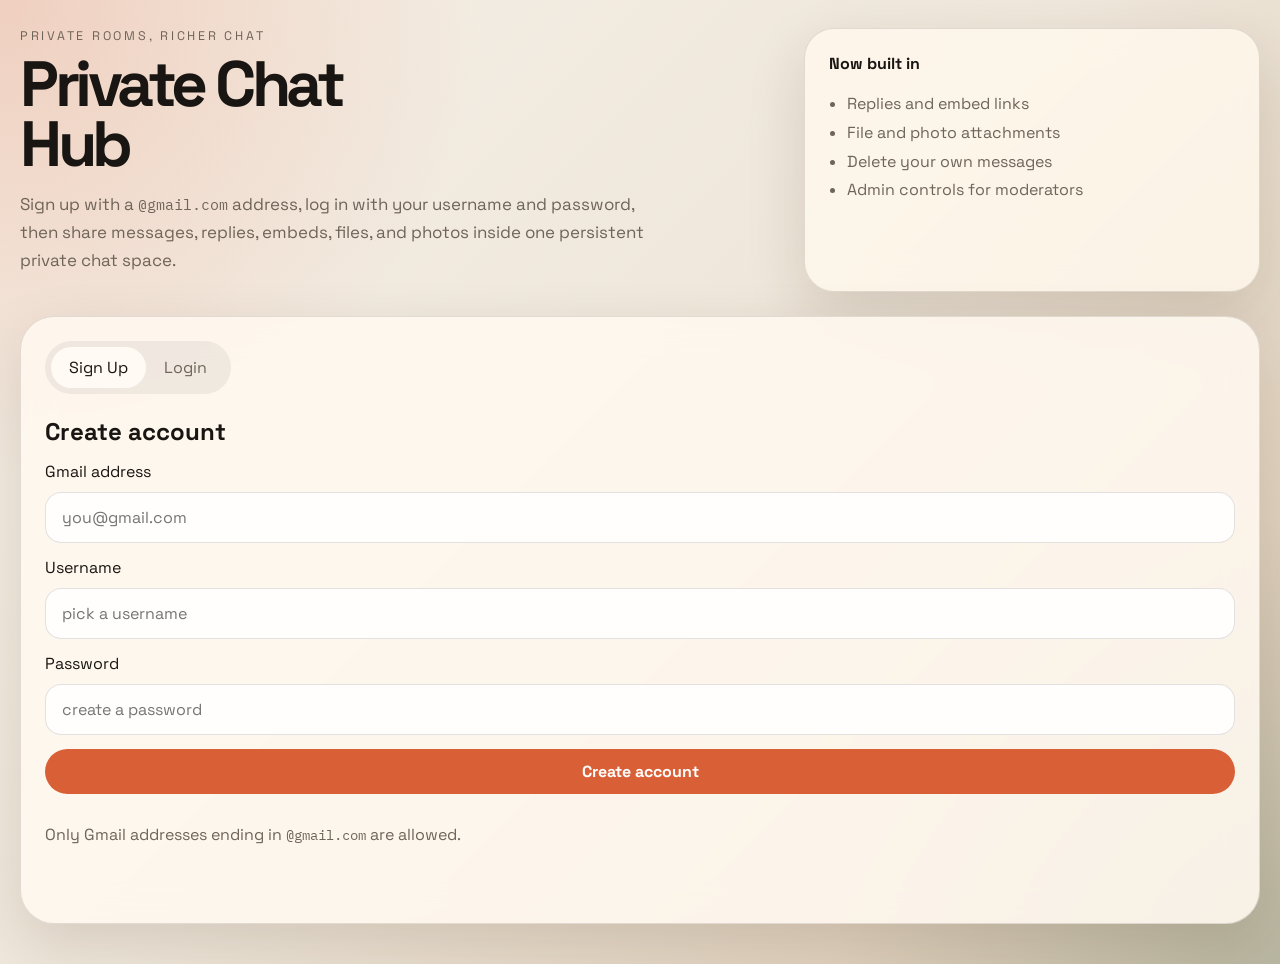
==== github-publish/wwwroot/index.html @ 7bde29e9 "Add files via upload" ====
<!DOCTYPE html>
<html lang="en">
<head>
  <meta charset="UTF-8">
  <meta name="viewport" content="width=device-width, initial-scale=1.0">
  <title>Private Chat Hub</title>
  <link rel="preconnect" href="https://fonts.googleapis.com">
  <link rel="preconnect" href="https://fonts.gstatic.com" crossorigin>
  <link href="https://fonts.googleapis.com/css2?family=Space+Grotesk:wght@400;500;700&family=IBM+Plex+Mono:wght@400;500&display=swap" rel="stylesheet">
  <link rel="stylesheet" href="style.css">
</head>
<body>
  <div class="page-shell">
    <header class="hero">
      <div>
        <p class="eyebrow">Private rooms, richer chat</p>
        <h1>Private Chat Hub</h1>
        <p class="hero-copy">
          Sign up with a <code>@gmail.com</code> address, log in with your username and password,
          then share messages, replies, embeds, files, and photos inside one persistent private chat space.
        </p>
      </div>
      <div class="hero-card">
        <p>Now built in</p>
        <ul>
          <li>Replies and embed links</li>
          <li>File and photo attachments</li>
          <li>Delete your own messages</li>
          <li>Admin controls for moderators</li>
        </ul>
      </div>
    </header>

    <main class="app-grid">
      <section id="authPanel" class="panel auth-panel">
        <div class="tabs">
          <button class="tab-button active" data-tab="signup">Sign Up</button>
          <button class="tab-button" data-tab="login">Login</button>
        </div>

        <form id="signupForm" class="auth-form active" autocomplete="off">
          <h2>Create account</h2>
          <label>
            Gmail address
            <input type="email" id="signupEmail" placeholder="you@gmail.com" required>
          </label>
          <label>
            Username
            <input type="text" id="signupUsername" placeholder="pick a username" minlength="3" maxlength="20" required>
          </label>
          <label>
            Password
            <input type="password" id="signupPassword" placeholder="create a password" minlength="4" required>
          </label>
          <button type="submit" class="primary-button">Create account</button>
          <p class="form-note">Only Gmail addresses ending in <code>@gmail.com</code> are allowed.</p>
        </form>

        <form id="loginForm" class="auth-form" autocomplete="off">
          <h2>Welcome back</h2>
          <label>
            Username
            <input type="text" id="loginUsername" placeholder="enter your username" required>
          </label>
          <label>
            Password
            <input type="password" id="loginPassword" placeholder="enter your password" required>
          </label>
          <button type="submit" class="primary-button">Login</button>
          <p class="form-note">This login checks your saved backend account.</p>
        </form>

        <div id="authMessage" class="status-message" aria-live="polite"></div>
      </section>

      <section id="chatPanel" class="panel chat-panel hidden">
        <div class="chat-header">
          <div>
            <p class="eyebrow">Connected</p>
            <h2 id="welcomeText">Private Chat Hub</h2>
          </div>
          <div class="header-actions">
            <span id="roleBadge" class="role-badge hidden">Admin</span>
            <button id="logoutButton" class="ghost-button">Logout</button>
          </div>
        </div>
        <div id="chatNotice" class="status-message" aria-live="polite"></div>

        <div class="chat-layout">
          <aside class="sidebar">
            <div class="side-card">
              <h3>Online users</h3>
              <div id="onlineUsers" class="list-block"></div>
            </div>
            <div class="side-card">
              <h3>Leaderboard</h3>
              <div id="leaderboard" class="list-block"></div>
            </div>
            <div id="adminPanel" class="side-card hidden">
              <h3>Admin panel</h3>
              <p class="meta">`sonickid22` can kick, mute, timeout, ban, IP ban, and clear the room.</p>
              <button id="clearChatButton" class="danger-button wide-button">Clear whole chat</button>
            </div>
          </aside>

          <section class="chat-main">
            <div id="chatMessages" class="messages" aria-live="polite"></div>

            <form id="messageForm" class="message-form">
              <div id="replyBanner" class="reply-banner hidden">
                <div>
                  <strong>Replying to <span id="replyUsername"></span></strong>
                  <p id="replyPreview" class="meta"></p>
                </div>
                <button type="button" id="cancelReplyButton" class="mini-button">Cancel</button>
              </div>

              <div class="composer">
                <input type="text" id="messageInput" placeholder="Send a message to the room" maxlength="280">
                <input type="url" id="embedInput" placeholder="Paste an embed link (YouTube, image, video, site URL)">
                <div class="composer-tools">
                  <label class="file-button" for="fileInput">Attach file</label>
                  <input type="file" id="fileInput" hidden>
                  <span id="fileName" class="file-name">No file selected</span>
                </div>
              </div>
              <button type="submit" class="primary-button">Send</button>
            </form>
          </section>
        </div>
      </section>
    </main>
  </div>

  <script src="app.js"></script>
</body>
</html>
---- github-publish/wwwroot/style.css ----
:root {
  --bg: #efe7db;
  --bg-accent: #d7c4ac;
  --panel: rgba(255, 249, 240, 0.88);
  --panel-strong: #fffaf4;
  --text: #181512;
  --muted: #6f6458;
  --accent: #d96036;
  --accent-dark: #8f3414;
  --accent-soft: rgba(217, 96, 54, 0.14);
  --line: rgba(24, 21, 18, 0.12);
  --success: #197a4d;
  --error: #b5352d;
  --danger: #a22121;
  --shadow: 0 22px 60px rgba(58, 37, 16, 0.14);
}

* {
  box-sizing: border-box;
}

body {
  margin: 0;
  min-height: 100vh;
  font-family: "Space Grotesk", sans-serif;
  color: var(--text);
  background:
    radial-gradient(circle at top left, rgba(217, 96, 54, 0.22), transparent 30%),
    radial-gradient(circle at bottom right, rgba(48, 119, 107, 0.18), transparent 28%),
    linear-gradient(135deg, #f6efe6 0%, var(--bg) 48%, var(--bg-accent) 100%);
}

button,
input,
textarea {
  font: inherit;
}

.page-shell {
  width: min(1240px, calc(100% - 32px));
  margin: 0 auto;
  padding: 28px 0 40px;
}

.hero {
  display: grid;
  grid-template-columns: 1.5fr 0.9fr;
  gap: 24px;
  align-items: stretch;
  margin-bottom: 24px;
}

.hero h1,
.auth-form h2,
.chat-header h2,
.side-card h3 {
  margin: 0;
}

.hero h1 {
  font-size: clamp(2.5rem, 5vw, 5.4rem);
  line-height: 0.94;
  letter-spacing: -0.07em;
  max-width: 8ch;
}

.eyebrow {
  margin: 0 0 10px;
  font-size: 0.78rem;
  text-transform: uppercase;
  letter-spacing: 0.22em;
  color: var(--muted);
}

.hero-copy {
  max-width: 58ch;
  font-size: 1.06rem;
  line-height: 1.65;
  color: var(--muted);
}

.hero-card,
.panel,
.side-card,
.message,
.list-item,
.reply-banner,
.embed-card {
  backdrop-filter: blur(16px);
  -webkit-backdrop-filter: blur(16px);
}

.hero-card,
.panel,
.side-card {
  border: 1px solid var(--line);
  box-shadow: var(--shadow);
}

.hero-card {
  padding: 24px;
  border-radius: 30px;
  background: rgba(255, 248, 236, 0.82);
}

.hero-card p {
  margin-top: 0;
  font-weight: 700;
}

.hero-card ul {
  margin: 0;
  padding-left: 18px;
  color: var(--muted);
  line-height: 1.8;
}

.app-grid {
  display: grid;
}

.panel {
  border-radius: 34px;
  padding: 24px;
  background: var(--panel);
}

.tabs {
  display: inline-flex;
  padding: 6px;
  border-radius: 999px;
  background: rgba(24, 21, 18, 0.06);
  margin-bottom: 22px;
}

.tab-button,
.primary-button,
.ghost-button,
.file-button,
.mini-button,
.mod-button,
.danger-button {
  border: 0;
  border-radius: 999px;
  cursor: pointer;
  transition: transform 0.18s ease, background 0.18s ease, color 0.18s ease;
}

.tab-button {
  padding: 10px 18px;
  background: transparent;
  color: var(--muted);
}

.tab-button.active {
  background: var(--panel-strong);
  color: var(--text);
}

.auth-form {
  display: none;
  gap: 14px;
}

.auth-form.active {
  display: grid;
}

.auth-form label,
.message-form,
.composer {
  display: grid;
  gap: 10px;
}

.auth-form input,
.message-form input {
  width: 100%;
  padding: 14px 16px;
  border-radius: 16px;
  border: 1px solid rgba(24, 21, 18, 0.12);
  background: rgba(255, 255, 255, 0.88);
  outline: none;
}

.auth-form input:focus,
.message-form input:focus {
  border-color: rgba(217, 96, 54, 0.7);
  box-shadow: 0 0 0 4px rgba(217, 96, 54, 0.14);
}

.primary-button,
.ghost-button,
.file-button,
.danger-button {
  padding: 12px 18px;
  font-weight: 700;
}

.primary-button {
  background: var(--accent);
  color: #fff;
}

.ghost-button,
.file-button {
  background: rgba(24, 21, 18, 0.07);
  color: var(--text);
}

.danger-button {
  background: var(--danger);
  color: #fff;
}

.wide-button {
  width: 100%;
}

.primary-button:hover,
.ghost-button:hover,
.tab-button:hover,
.file-button:hover,
.mini-button:hover,
.mod-button:hover,
.danger-button:hover {
  transform: translateY(-1px);
}

.form-note,
.status-message,
.meta,
.list-item span,
.file-name {
  color: var(--muted);
}

.status-message {
  min-height: 24px;
  margin-top: 14px;
  font-weight: 500;
}

.status-message.success {
  color: var(--success);
}

.status-message.error {
  color: var(--error);
}

.hidden {
  display: none !important;
}

.chat-header {
  display: flex;
  justify-content: space-between;
  gap: 16px;
  align-items: center;
  margin-bottom: 18px;
}

.header-actions {
  display: flex;
  align-items: center;
  gap: 12px;
}

.role-badge {
  padding: 8px 12px;
  border-radius: 999px;
  background: rgba(24, 21, 18, 0.08);
  font-size: 0.82rem;
  font-weight: 700;
}

.chat-layout {
  display: grid;
  grid-template-columns: 300px 1fr;
  gap: 18px;
}

.sidebar,
.chat-main,
.messages {
  min-height: 0;
}

.sidebar {
  display: grid;
  gap: 16px;
}

.side-card {
  padding: 18px;
  border-radius: 26px;
  background: rgba(255, 255, 255, 0.64);
}

.list-block {
  display: grid;
  gap: 10px;
  margin-top: 14px;
}

.list-item {
  display: flex;
  justify-content: space-between;
  gap: 12px;
  align-items: center;
  padding: 12px 14px;
  border-radius: 18px;
  background: rgba(255, 252, 247, 0.95);
  border: 1px solid rgba(24, 21, 18, 0.08);
}

.list-item strong,
.message strong {
  font-weight: 700;
}

.badge-row {
  display: inline-flex;
  gap: 6px;
  flex-wrap: wrap;
}

.user-badge {
  padding: 4px 8px;
  border-radius: 999px;
  background: rgba(24, 21, 18, 0.08);
  font-size: 0.72rem;
}

.user-badge.danger {
  background: rgba(162, 33, 33, 0.14);
  color: var(--danger);
}

.chat-main {
  display: grid;
  grid-template-rows: 1fr auto;
  gap: 16px;
}

.messages {
  display: grid;
  gap: 12px;
  max-height: 68vh;
  overflow-y: auto;
  padding-right: 4px;
}

.message {
  padding: 16px 18px;
  border-radius: 24px;
  border: 1px solid rgba(24, 21, 18, 0.08);
  background: rgba(255, 250, 242, 0.95);
}

.message.own {
  background: rgba(217, 96, 54, 0.12);
  border-color: rgba(217, 96, 54, 0.25);
}

.message-header {
  display: flex;
  justify-content: space-between;
  gap: 12px;
  align-items: baseline;
  margin-bottom: 8px;
}

.message p,
.reply-snippet p {
  margin: 0;
  line-height: 1.55;
  white-space: pre-wrap;
  word-break: break-word;
}

.meta {
  font-family: "IBM Plex Mono", monospace;
  font-size: 0.78rem;
}

.reply-snippet,
.reply-banner {
  padding: 12px 14px;
  border-radius: 18px;
  border: 1px solid rgba(24, 21, 18, 0.08);
  background: rgba(24, 21, 18, 0.05);
}

.reply-banner {
  display: flex;
  justify-content: space-between;
  gap: 12px;
  align-items: flex-start;
}

.message-actions,
.admin-actions,
.composer-tools {
  display: flex;
  flex-wrap: wrap;
  gap: 8px;
  align-items: center;
}

.message-actions {
  margin-top: 14px;
}

.mini-button,
.mod-button {
  padding: 8px 12px;
  background: rgba(24, 21, 18, 0.08);
  color: var(--text);
  font-size: 0.85rem;
}

.mod-button.danger {
  background: rgba(162, 33, 33, 0.14);
  color: var(--danger);
}

.attachment {
  margin-top: 12px;
  display: grid;
  gap: 10px;
}

.attachment-link,
.embed-link {
  color: var(--accent-dark);
  font-weight: 700;
  text-decoration: none;
}

.attachment-link:hover,
.embed-link:hover {
  text-decoration: underline;
}

.attachment-image,
.embed-media,
.embed-video {
  width: min(100%, 420px);
  border-radius: 18px;
  border: 1px solid rgba(24, 21, 18, 0.08);
  display: block;
  background: #fff;
}

.embed-card {
  margin-top: 12px;
  display: grid;
  gap: 10px;
  padding: 12px 14px;
  border-radius: 20px;
  border: 1px solid rgba(24, 21, 18, 0.08);
  background: rgba(255, 255, 255, 0.76);
}

.embed-frame {
  width: min(100%, 420px);
  aspect-ratio: 16 / 9;
  border: 0;
  border-radius: 18px;
}

.message-form {
  grid-template-columns: 1fr auto;
  align-items: end;
}

code {
  font-family: "IBM Plex Mono", monospace;
  font-size: 0.9em;
}

@media (max-width: 980px) {
  .hero,
  .chat-layout {
    grid-template-columns: 1fr;
  }
}

@media (max-width: 680px) {
  .page-shell {
    width: min(100% - 20px, 1240px);
    padding-top: 18px;
  }

  .panel,
  .hero-card,
  .side-card {
    border-radius: 24px;
    padding: 18px;
  }

  .message-form {
    grid-template-columns: 1fr;
  }

  .chat-header,
  .reply-banner {
    flex-direction: column;
    align-items: flex-start;
  }
}
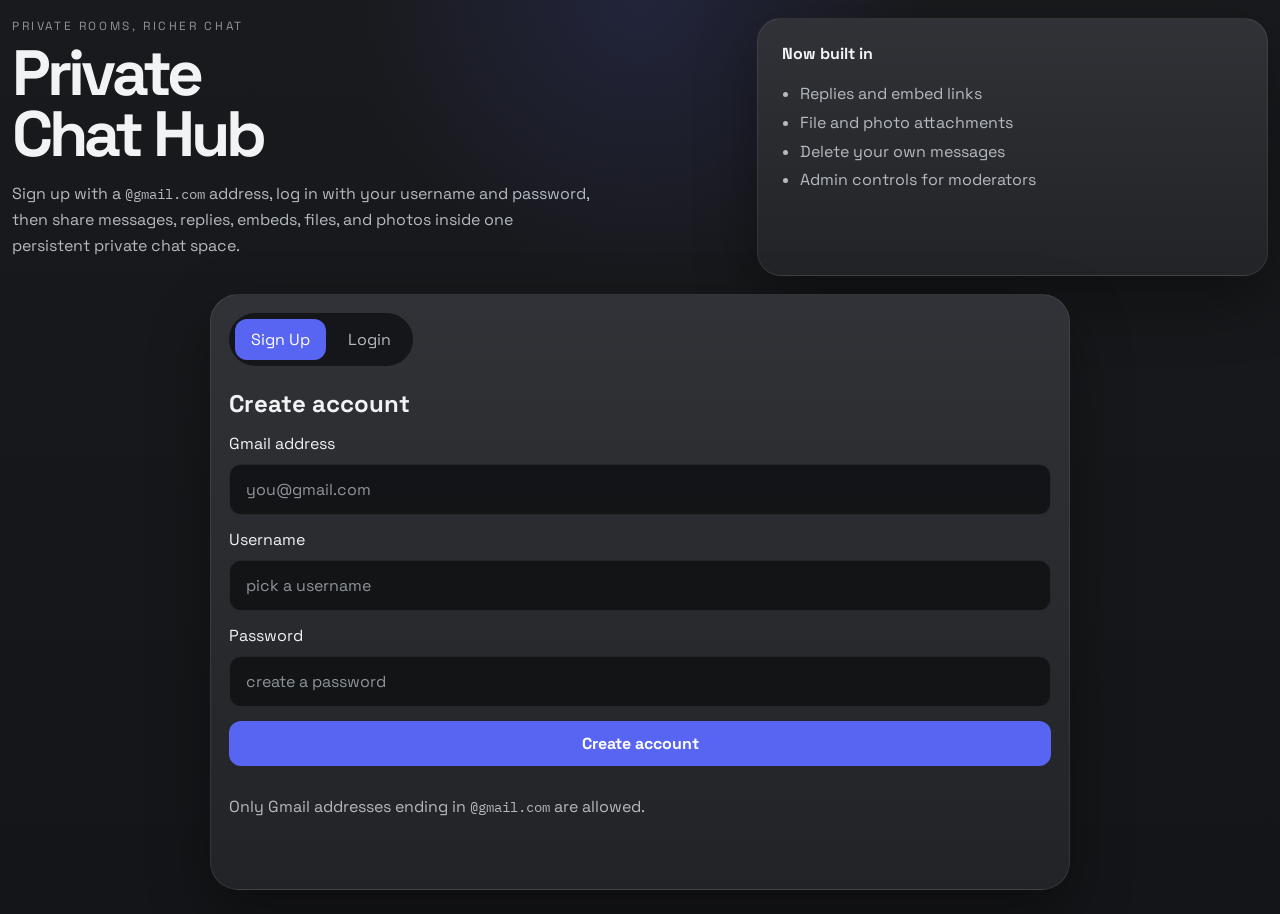
==== commit cbae659e: "Update index.html" ====
--- a/github-publish/wwwroot/index.html
+++ b/github-publish/wwwroot/index.html
@@ -10,7 +10,16 @@
   <link rel="stylesheet" href="style.css">
 </head>
 <body>
-  <div class="page-shell">
+  <div id="loadingOverlay" class="loading-overlay hidden">
+    <div class="loading-card">
+      <div class="loading-spinner" aria-hidden="true"></div>
+      <p class="eyebrow">Private Chat Hub</p>
+      <h2 id="loadingText">Connecting you to the main chat...</h2>
+      <p class="hero-copy">Hang tight while we reconnect your room and bring your messages back in.</p>
+    </div>
+  </div>
+  <div id="floatingAdminMenu" class="floating-admin-menu hidden" aria-live="polite"></div>
+  <div id="pageShell" class="page-shell">
     <header class="hero">
       <div>
         <p class="eyebrow">Private rooms, richer chat</p>
@@ -74,59 +83,75 @@
       </section>
 
       <section id="chatPanel" class="panel chat-panel hidden">
-        <div class="chat-header">
-          <div>
-            <p class="eyebrow">Connected</p>
-            <h2 id="welcomeText">Private Chat Hub</h2>
-          </div>
-          <div class="header-actions">
-            <span id="roleBadge" class="role-badge hidden">Admin</span>
-            <button id="logoutButton" class="ghost-button">Logout</button>
-          </div>
-        </div>
-        <div id="chatNotice" class="status-message" aria-live="polite"></div>
-
-        <div class="chat-layout">
-          <aside class="sidebar">
-            <div class="side-card">
-              <h3>Online users</h3>
-              <div id="onlineUsers" class="list-block"></div>
-            </div>
-            <div class="side-card">
-              <h3>Leaderboard</h3>
-              <div id="leaderboard" class="list-block"></div>
-            </div>
-            <div id="adminPanel" class="side-card hidden">
-              <h3>Admin panel</h3>
-              <p class="meta">`sonickid22` can kick, mute, timeout, ban, IP ban, and clear the room.</p>
-              <button id="clearChatButton" class="danger-button wide-button">Clear whole chat</button>
-            </div>
+        <div class="chat-shell">
+          <aside class="guild-rail">
+            <div class="guild-badge">PCH</div>
+            <div class="guild-pill active"></div>
+            <div class="guild-badge guild-badge-small">#</div>
           </aside>
 
-          <section class="chat-main">
-            <div id="chatMessages" class="messages" aria-live="polite"></div>
+          <div class="chat-layout">
+            <aside class="sidebar">
+              <div class="side-card server-card">
+                <p class="eyebrow">Main Server</p>
+                <h3>Private Chat Hub</h3>
+                <p class="meta">One private room. One live board. One place to hang out.</p>
+              </div>
+              <div class="side-card">
+                <h3>Members online</h3>
+                <div id="onlineUsers" class="list-block"></div>
+              </div>
+              <div class="side-card">
+                <h3>Leaderboard</h3>
+                <div id="leaderboard" class="list-block"></div>
+              </div>
+              <div id="adminPanel" class="side-card hidden">
+                <h3>Admin panel</h3>
+                <p class="meta">`sonickid22` can kick, mute, timeout, ban, IP ban, and clear the room.</p>
+                <button id="clearChatButton" class="danger-button wide-button">Clear whole chat</button>
+              </div>
+            </aside>
 
-            <form id="messageForm" class="message-form">
-              <div id="replyBanner" class="reply-banner hidden">
+            <section class="chat-main">
+              <div class="chat-header">
                 <div>
-                  <strong>Replying to <span id="replyUsername"></span></strong>
-                  <p id="replyPreview" class="meta"></p>
+                  <p class="eyebrow">Main chat</p>
+                  <h2 id="welcomeText">Private Chat Hub</h2>
                 </div>
-                <button type="button" id="cancelReplyButton" class="mini-button">Cancel</button>
+                <div class="header-actions">
+                  <span id="roleBadge" class="role-badge hidden">Admin</span>
+                  <button id="logoutButton" class="ghost-button">Logout</button>
+                </div>
               </div>
+              <div id="chatNotice" class="status-message" aria-live="polite"></div>
+              <div id="chatMessages" class="messages" aria-live="polite"></div>
 
-              <div class="composer">
-                <input type="text" id="messageInput" placeholder="Send a message to the room" maxlength="280">
-                <input type="url" id="embedInput" placeholder="Paste an embed link (YouTube, image, video, site URL)">
-                <div class="composer-tools">
-                  <label class="file-button" for="fileInput">Attach file</label>
+              <form id="messageForm" class="message-form">
+                <div id="replyBanner" class="reply-banner hidden">
+                  <div>
+                    <strong>Replying to <span id="replyUsername"></span></strong>
+                    <p id="replyPreview" class="meta"></p>
+                  </div>
+                  <button type="button" id="cancelReplyButton" class="mini-button">Cancel</button>
+                </div>
+
+                <div class="composer">
+                  <div class="composer-row">
+                    <label class="file-button icon-file-button" for="fileInput" aria-label="Attach file">+</label>
+                    <div class="composer-inputs">
+                      <input type="text" id="messageInput" placeholder="Message #main-chat" maxlength="280">
+                      <input type="url" id="embedInput" placeholder="Paste a YouTube, image, video, or site link">
+                    </div>
+                    <button type="submit" id="mobileSendButton" class="send-icon-button" aria-label="Send message">
+                      <span class="send-icon" aria-hidden="true">➤</span>
+                    </button>
+                  </div>
                   <input type="file" id="fileInput" hidden>
                   <span id="fileName" class="file-name">No file selected</span>
                 </div>
-              </div>
-              <button type="submit" class="primary-button">Send</button>
-            </form>
-          </section>
+              </form>
+            </section>
+          </div>
         </div>
       </section>
     </main>
--- a/github-publish/wwwroot/style.css
+++ b/github-publish/wwwroot/style.css
@@ -1,22 +1,31 @@
-:root {
-  --bg: #efe7db;
-  --bg-accent: #d7c4ac;
-  --panel: rgba(255, 249, 240, 0.88);
-  --panel-strong: #fffaf4;
-  --text: #181512;
-  --muted: #6f6458;
-  --accent: #d96036;
-  --accent-dark: #8f3414;
-  --accent-soft: rgba(217, 96, 54, 0.14);
-  --line: rgba(24, 21, 18, 0.12);
-  --success: #197a4d;
-  --error: #b5352d;
-  --danger: #a22121;
-  --shadow: 0 22px 60px rgba(58, 37, 16, 0.14);
+﻿:root {
+  --bg: #1e1f22;
+  --bg-soft: #2b2d31;
+  --surface: #313338;
+  --surface-2: #232428;
+  --surface-3: #111214;
+  --card: #2f3136;
+  --card-2: #383a40;
+  --text: #f2f3f5;
+  --muted: #b5bac1;
+  --muted-2: #8f949c;
+  --line: rgba(255, 255, 255, 0.08);
+  --accent: #5865f2;
+  --accent-strong: #4752c4;
+  --success: #3ba55d;
+  --error: #ed4245;
+  --danger: #da373c;
+  --warning: #faa81a;
+  --shadow: 0 24px 60px rgba(0, 0, 0, 0.35);
 }
 
 * {
   box-sizing: border-box;
+}
+
+html,
+body {
+  min-height: 100%;
 }
 
 body {
@@ -25,9 +34,12 @@
   font-family: "Space Grotesk", sans-serif;
   color: var(--text);
   background:
-    radial-gradient(circle at top left, rgba(217, 96, 54, 0.22), transparent 30%),
-    radial-gradient(circle at bottom right, rgba(48, 119, 107, 0.18), transparent 28%),
-    linear-gradient(135deg, #f6efe6 0%, var(--bg) 48%, var(--bg-accent) 100%);
+    radial-gradient(circle at top, rgba(88, 101, 242, 0.14), transparent 26%),
+    linear-gradient(180deg, #191a1d 0%, #141518 100%);
+}
+
+body.overlay-open {
+  overflow: hidden;
 }
 
 button,
@@ -36,18 +48,67 @@
   font: inherit;
 }
 
+button {
+  border: 0;
+}
+
 .page-shell {
-  width: min(1240px, calc(100% - 32px));
+  width: min(1380px, calc(100% - 24px));
   margin: 0 auto;
-  padding: 28px 0 40px;
+  padding: 18px 0 24px;
+}
+
+.loading-overlay {
+  position: fixed;
+  inset: 0;
+  z-index: 6000;
+  display: grid;
+  place-items: center;
+  padding: 24px;
+  background: rgba(10, 10, 12, 0.76);
+  backdrop-filter: blur(12px);
+  -webkit-backdrop-filter: blur(12px);
+}
+
+.loading-card {
+  width: min(520px, 100%);
+  padding: 30px;
+  border-radius: 24px;
+  border: 1px solid var(--line);
+  background: linear-gradient(180deg, rgba(49, 51, 56, 0.98), rgba(35, 36, 40, 0.98));
+  box-shadow: var(--shadow);
+}
+
+.loading-spinner {
+  width: 54px;
+  height: 54px;
+  margin-bottom: 18px;
+  border-radius: 50%;
+  border: 4px solid rgba(255, 255, 255, 0.1);
+  border-top-color: var(--accent);
+  animation: spin 0.95s linear infinite;
+}
+
+.floating-admin-menu {
+  position: fixed;
+  z-index: 6500;
+  width: min(360px, calc(100vw - 24px));
+  display: flex;
+  flex-wrap: wrap;
+  gap: 8px;
+  padding: 14px;
+  border-radius: 18px;
+  border: 1px solid var(--line);
+  background: rgba(35, 36, 40, 0.98);
+  box-shadow: 0 30px 80px rgba(0, 0, 0, 0.5);
 }
 
 .hero {
   display: grid;
-  grid-template-columns: 1.5fr 0.9fr;
-  gap: 24px;
+  grid-template-columns: 1.35fr 0.95fr;
+  gap: 18px;
   align-items: stretch;
-  margin-bottom: 24px;
+  margin-bottom: 18px;
 }
 
 .hero h1,
@@ -58,25 +119,44 @@
 }
 
 .hero h1 {
-  font-size: clamp(2.5rem, 5vw, 5.4rem);
-  line-height: 0.94;
-  letter-spacing: -0.07em;
+  font-size: clamp(2.35rem, 5vw, 4.85rem);
+  line-height: 0.95;
+  letter-spacing: -0.06em;
   max-width: 8ch;
 }
 
 .eyebrow {
   margin: 0 0 10px;
-  font-size: 0.78rem;
+  font-size: 0.74rem;
   text-transform: uppercase;
   letter-spacing: 0.22em;
+  color: var(--muted-2);
+}
+
+.hero-copy,
+.form-note,
+.meta,
+.file-name,
+.list-item span {
   color: var(--muted);
 }
 
 .hero-copy {
   max-width: 58ch;
-  font-size: 1.06rem;
+  font-size: 1rem;
   line-height: 1.65;
-  color: var(--muted);
+}
+
+.hero-card,
+.panel,
+.side-card,
+.message,
+.list-item,
+.reply-banner,
+.embed-card,
+.auth-form input,
+.message-form input {
+  border: 1px solid var(--line);
 }
 
 .hero-card,
@@ -86,21 +166,18 @@
 .list-item,
 .reply-banner,
 .embed-card {
-  backdrop-filter: blur(16px);
-  -webkit-backdrop-filter: blur(16px);
+  box-shadow: var(--shadow);
 }
 
 .hero-card,
 .panel,
 .side-card {
-  border: 1px solid var(--line);
-  box-shadow: var(--shadow);
+  background: linear-gradient(180deg, rgba(49, 51, 56, 0.98), rgba(35, 36, 40, 0.98));
 }
 
 .hero-card {
   padding: 24px;
-  border-radius: 30px;
-  background: rgba(255, 248, 236, 0.82);
+  border-radius: 24px;
 }
 
 .hero-card p {
@@ -111,8 +188,8 @@
 .hero-card ul {
   margin: 0;
   padding-left: 18px;
+  line-height: 1.8;
   color: var(--muted);
-  line-height: 1.8;
 }
 
 .app-grid {
@@ -120,16 +197,16 @@
 }
 
 .panel {
-  border-radius: 34px;
-  padding: 24px;
-  background: var(--panel);
+  border-radius: 28px;
+  padding: 18px;
 }
 
 .tabs {
   display: inline-flex;
+  gap: 6px;
   padding: 6px;
   border-radius: 999px;
-  background: rgba(24, 21, 18, 0.06);
+  background: rgba(17, 18, 20, 0.85);
   margin-bottom: 22px;
 }
 
@@ -139,22 +216,28 @@
 .file-button,
 .mini-button,
 .mod-button,
-.danger-button {
-  border: 0;
-  border-radius: 999px;
+.danger-button,
+.menu-dot-button {
+  border-radius: 12px;
   cursor: pointer;
-  transition: transform 0.18s ease, background 0.18s ease, color 0.18s ease;
+  transition: transform 0.16s ease, background 0.16s ease, color 0.16s ease, opacity 0.16s ease;
 }
 
 .tab-button {
-  padding: 10px 18px;
+  padding: 10px 16px;
   background: transparent;
   color: var(--muted);
 }
 
 .tab-button.active {
-  background: var(--panel-strong);
-  color: var(--text);
+  background: var(--accent);
+  color: #fff;
+}
+
+.auth-panel {
+  max-width: 860px;
+  width: 100%;
+  margin: 0 auto;
 }
 
 .auth-form {
@@ -177,23 +260,28 @@
 .message-form input {
   width: 100%;
   padding: 14px 16px;
-  border-radius: 16px;
-  border: 1px solid rgba(24, 21, 18, 0.12);
-  background: rgba(255, 255, 255, 0.88);
+  border-radius: 12px;
+  color: var(--text);
+  background: rgba(17, 18, 20, 0.9);
   outline: none;
+}
+
+.auth-form input::placeholder,
+.message-form input::placeholder {
+  color: var(--muted-2);
 }
 
 .auth-form input:focus,
 .message-form input:focus {
-  border-color: rgba(217, 96, 54, 0.7);
-  box-shadow: 0 0 0 4px rgba(217, 96, 54, 0.14);
+  border-color: rgba(88, 101, 242, 0.75);
+  box-shadow: 0 0 0 3px rgba(88, 101, 242, 0.2);
 }
 
 .primary-button,
 .ghost-button,
 .file-button,
 .danger-button {
-  padding: 12px 18px;
+  padding: 12px 16px;
   font-weight: 700;
 }
 
@@ -202,9 +290,13 @@
   color: #fff;
 }
 
+.primary-button:hover {
+  background: var(--accent-strong);
+}
+
 .ghost-button,
 .file-button {
-  background: rgba(24, 21, 18, 0.07);
+  background: rgba(255, 255, 255, 0.08);
   color: var(--text);
 }
 
@@ -223,16 +315,9 @@
 .file-button:hover,
 .mini-button:hover,
 .mod-button:hover,
-.danger-button:hover {
+.danger-button:hover,
+.menu-dot-button:hover {
   transform: translateY(-1px);
-}
-
-.form-note,
-.status-message,
-.meta,
-.list-item span,
-.file-name {
-  color: var(--muted);
 }
 
 .status-message {
@@ -242,43 +327,83 @@
 }
 
 .status-message.success {
-  color: var(--success);
+  color: #78e08f;
 }
 
 .status-message.error {
-  color: var(--error);
+  color: #ff8f8f;
 }
 
 .hidden {
   display: none !important;
 }
 
-.chat-header {
+.page-shell.chat-live .hero {
+  display: none;
+}
+
+.page-shell.chat-live .chat-panel {
+  min-height: calc(100vh - 42px);
+}
+
+.chat-panel {
+  padding: 12px;
+}
+
+.chat-shell {
+  display: grid;
+  grid-template-columns: 72px 1fr;
+  gap: 12px;
+  min-height: calc(100vh - 72px);
+}
+
+.guild-rail {
   display: flex;
-  justify-content: space-between;
-  gap: 16px;
-  align-items: center;
-  margin-bottom: 18px;
-}
-
-.header-actions {
-  display: flex;
+  flex-direction: column;
   align-items: center;
   gap: 12px;
-}
-
-.role-badge {
-  padding: 8px 12px;
+  padding: 8px 0;
+  border-radius: 20px;
+  background: var(--surface-3);
+}
+
+.guild-badge,
+.guild-badge-small {
+  display: grid;
+  place-items: center;
+  width: 52px;
+  height: 52px;
+  border-radius: 18px;
+  background: linear-gradient(135deg, var(--accent), #7983f5);
+  color: #fff;
+  font-weight: 700;
+  letter-spacing: 0.08em;
+}
+
+.guild-badge-small {
+  width: 42px;
+  height: 42px;
+  border-radius: 14px;
+  background: var(--surface);
+  color: var(--muted);
+}
+
+.guild-pill {
+  width: 8px;
+  height: 40px;
   border-radius: 999px;
-  background: rgba(24, 21, 18, 0.08);
-  font-size: 0.82rem;
-  font-weight: 700;
+  background: rgba(255, 255, 255, 0.18);
+}
+
+.guild-pill.active {
+  background: #fff;
 }
 
 .chat-layout {
   display: grid;
-  grid-template-columns: 300px 1fr;
-  gap: 18px;
+  grid-template-columns: 320px minmax(0, 1fr);
+  gap: 12px;
+  min-height: 0;
 }
 
 .sidebar,
@@ -289,19 +414,22 @@
 
 .sidebar {
   display: grid;
-  gap: 16px;
+  gap: 12px;
 }
 
 .side-card {
-  padding: 18px;
-  border-radius: 26px;
-  background: rgba(255, 255, 255, 0.64);
+  padding: 16px;
+  border-radius: 18px;
+}
+
+.server-card {
+  background: linear-gradient(180deg, rgba(88, 101, 242, 0.18), rgba(35, 36, 40, 0.98));
 }
 
 .list-block {
   display: grid;
   gap: 10px;
-  margin-top: 14px;
+  margin-top: 12px;
 }
 
 .list-item {
@@ -310,9 +438,22 @@
   gap: 12px;
   align-items: center;
   padding: 12px 14px;
-  border-radius: 18px;
-  background: rgba(255, 252, 247, 0.95);
-  border: 1px solid rgba(24, 21, 18, 0.08);
+  border-radius: 14px;
+  background: rgba(255, 255, 255, 0.04);
+}
+
+.leaderboard-item {
+  align-items: flex-start;
+}
+
+.list-item-main,
+.list-item-side {
+  display: grid;
+  gap: 8px;
+}
+
+.list-item-side {
+  justify-items: end;
 }
 
 .list-item strong,
@@ -329,39 +470,78 @@
 .user-badge {
   padding: 4px 8px;
   border-radius: 999px;
-  background: rgba(24, 21, 18, 0.08);
+  background: rgba(255, 255, 255, 0.08);
   font-size: 0.72rem;
+  color: var(--muted);
 }
 
 .user-badge.danger {
-  background: rgba(162, 33, 33, 0.14);
-  color: var(--danger);
+  background: rgba(218, 55, 60, 0.2);
+  color: #ffb7b8;
 }
 
 .chat-main {
   display: grid;
-  grid-template-rows: 1fr auto;
+  grid-template-rows: auto auto 1fr auto;
+  gap: 10px;
+  min-height: 0;
+  padding: 14px;
+  border-radius: 22px;
+  background: linear-gradient(180deg, rgba(49, 51, 56, 0.98), rgba(35, 36, 40, 0.98));
+  border: 1px solid var(--line);
+}
+
+.chat-header {
+  display: flex;
+  justify-content: space-between;
   gap: 16px;
+  align-items: center;
+  padding-bottom: 10px;
+  border-bottom: 1px solid var(--line);
+}
+
+.header-actions {
+  display: flex;
+  align-items: center;
+  gap: 10px;
+}
+
+.role-badge {
+  padding: 8px 12px;
+  border-radius: 999px;
+  background: rgba(88, 101, 242, 0.16);
+  color: #c9ceff;
+  font-size: 0.82rem;
+  font-weight: 700;
 }
 
 .messages {
   display: grid;
-  gap: 12px;
-  max-height: 68vh;
+  gap: 10px;
+  min-height: 240px;
+  max-height: 62vh;
   overflow-y: auto;
-  padding-right: 4px;
+  padding-right: 6px;
+}
+
+.messages::-webkit-scrollbar {
+  width: 10px;
+}
+
+.messages::-webkit-scrollbar-thumb {
+  background: rgba(255, 255, 255, 0.12);
+  border-radius: 999px;
 }
 
 .message {
-  padding: 16px 18px;
-  border-radius: 24px;
-  border: 1px solid rgba(24, 21, 18, 0.08);
-  background: rgba(255, 250, 242, 0.95);
+  padding: 14px 16px;
+  border-radius: 18px;
+  background: rgba(255, 255, 255, 0.04);
 }
 
 .message.own {
-  background: rgba(217, 96, 54, 0.12);
-  border-color: rgba(217, 96, 54, 0.25);
+  background: rgba(88, 101, 242, 0.14);
+  border-color: rgba(88, 101, 242, 0.32);
 }
 
 .message-header {
@@ -375,22 +555,21 @@
 .message p,
 .reply-snippet p {
   margin: 0;
-  line-height: 1.55;
+  line-height: 1.6;
   white-space: pre-wrap;
   word-break: break-word;
 }
 
 .meta {
   font-family: "IBM Plex Mono", monospace;
-  font-size: 0.78rem;
+  font-size: 0.76rem;
 }
 
 .reply-snippet,
 .reply-banner {
   padding: 12px 14px;
-  border-radius: 18px;
-  border: 1px solid rgba(24, 21, 18, 0.08);
-  background: rgba(24, 21, 18, 0.05);
+  border-radius: 14px;
+  background: rgba(17, 18, 20, 0.7);
 }
 
 .reply-banner {
@@ -414,16 +593,24 @@
 }
 
 .mini-button,
-.mod-button {
+.mod-button,
+.menu-dot-button {
   padding: 8px 12px;
-  background: rgba(24, 21, 18, 0.08);
+  background: rgba(255, 255, 255, 0.08);
   color: var(--text);
-  font-size: 0.85rem;
+  font-size: 0.84rem;
 }
 
 .mod-button.danger {
-  background: rgba(162, 33, 33, 0.14);
-  color: var(--danger);
+  background: rgba(218, 55, 60, 0.18);
+  color: #ffb7b8;
+}
+
+.menu-dot-button {
+  min-width: 36px;
+  height: 36px;
+  padding: 0 10px;
+  font-weight: 700;
 }
 
 .attachment {
@@ -434,7 +621,7 @@
 
 .attachment-link,
 .embed-link {
-  color: var(--accent-dark);
+  color: #b8c0ff;
   font-weight: 700;
   text-decoration: none;
 }
@@ -448,10 +635,9 @@
 .embed-media,
 .embed-video {
   width: min(100%, 420px);
-  border-radius: 18px;
-  border: 1px solid rgba(24, 21, 18, 0.08);
+  border-radius: 16px;
   display: block;
-  background: #fff;
+  background: #000;
 }
 
 .embed-card {
@@ -459,21 +645,33 @@
   display: grid;
   gap: 10px;
   padding: 12px 14px;
-  border-radius: 20px;
-  border: 1px solid rgba(24, 21, 18, 0.08);
-  background: rgba(255, 255, 255, 0.76);
+  border-radius: 16px;
+  background: rgba(17, 18, 20, 0.82);
 }
 
 .embed-frame {
   width: min(100%, 420px);
   aspect-ratio: 16 / 9;
   border: 0;
-  border-radius: 18px;
+  border-radius: 16px;
 }
 
 .message-form {
   grid-template-columns: 1fr auto;
   align-items: end;
+  gap: 10px;
+  padding-top: 10px;
+  border-top: 1px solid var(--line);
+}
+
+.composer {
+  padding: 10px;
+  border-radius: 18px;
+  background: rgba(17, 18, 20, 0.82);
+}
+
+.composer-tools {
+  justify-content: space-between;
 }
 
 code {
@@ -481,33 +679,119 @@
   font-size: 0.9em;
 }
 
-@media (max-width: 980px) {
-  .hero,
+@keyframes spin {
+  to {
+    transform: rotate(360deg);
+  }
+}
+
+@media (max-width: 1100px) {
+  .hero {
+    grid-template-columns: 1fr;
+  }
+
+  .chat-layout {
+    grid-template-columns: 280px minmax(0, 1fr);
+  }
+}
+
+@media (max-width: 920px) {
+  .chat-shell {
+    grid-template-columns: 1fr;
+  }
+
+  .guild-rail {
+    flex-direction: row;
+    justify-content: flex-start;
+    padding: 10px;
+    overflow-x: auto;
+  }
+
+  .guild-pill {
+    width: 40px;
+    height: 8px;
+  }
+
   .chat-layout {
     grid-template-columns: 1fr;
   }
+
+  .sidebar {
+    grid-template-columns: repeat(2, minmax(0, 1fr));
+    align-items: start;
+  }
+
+  #adminPanel {
+    grid-column: 1 / -1;
+  }
 }
 
 @media (max-width: 680px) {
   .page-shell {
-    width: min(100% - 20px, 1240px);
-    padding-top: 18px;
+    width: min(100% - 10px, 1380px);
+    padding: 8px 0 14px;
   }
 
   .panel,
   .hero-card,
-  .side-card {
-    border-radius: 24px;
-    padding: 18px;
+  .side-card,
+  .chat-main {
+    border-radius: 18px;
+    padding: 14px;
+  }
+
+  .auth-panel {
+    padding: 14px;
+  }
+
+  .sidebar {
+    grid-template-columns: 1fr;
+  }
+
+  .chat-header,
+  .reply-banner,
+  .message-form,
+  .composer-tools {
+    flex-direction: column;
+    align-items: stretch;
   }
 
   .message-form {
     grid-template-columns: 1fr;
-  }
-
-  .chat-header,
-  .reply-banner {
-    flex-direction: column;
+    position: sticky;
+    bottom: 0;
+    background: linear-gradient(180deg, rgba(49, 51, 56, 0.72), rgba(35, 36, 40, 0.98) 18%);
+    backdrop-filter: blur(10px);
+    -webkit-backdrop-filter: blur(10px);
+  }
+
+  .messages {
+    max-height: none;
+    min-height: 38vh;
+  }
+
+  .header-actions,
+  .list-item,
+  .list-item-side {
+    width: 100%;
+  }
+
+  .list-item {
     align-items: flex-start;
   }
-}+
+  .list-item-side {
+    justify-items: start;
+  }
+
+  .primary-button,
+  .ghost-button,
+  .file-button,
+  .danger-button {
+    width: 100%;
+  }
+
+  .menu-dot-button {
+    width: 42px;
+  }
+}
